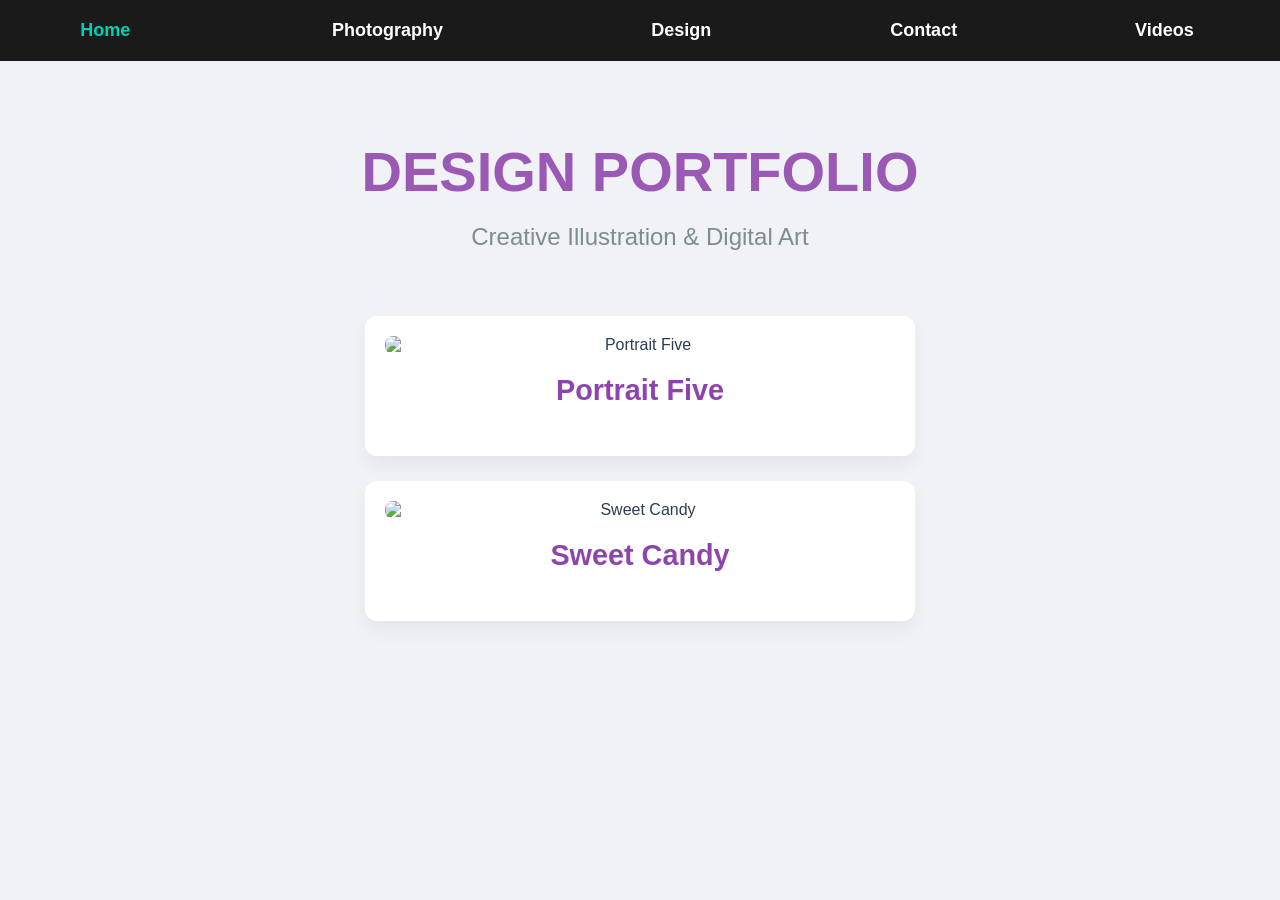
==== index.html @ 5e362c74 "Add files via upload" ====
<!DOCTYPE html>
<html lang="en">
<head>
    <link rel="stylesheet" href="style.css">
    <title>Design Portfolio</title>
</head>
<body>
    <table class="menu-table">
        <tr>
            <td><a href="index.html" style="color: #00d1b2;">Home</a></td>
            <td><a href="photo.html">Photography</a></td>
            <td><a href="design.html">Design</a></td>
            <td><a href="contact.html">Contact</a></td>
            <td><a href="video.html">Videos</a></td>
        </tr>
    </table>

    <div class="container">
        <h1 style="color: #9b59b6; font-size: 3.5rem; text-transform: uppercase;">Design Portfolio</h1>
        <h2 style="margin-bottom: 40px;">Creative Illustration & Digital Art</h2>

        <table class="content-table" style="width: 50%;">
            <tr>
                <td>
                    <img src="portrait_5.png" alt="Portrait Five">
                    <h3 style="color: #8e44ad; font-size: 1.8rem; margin-top: 20px;">Portrait Five</h3>
                </td>
            </tr>
            <tr>
                <td>
                    <img src="sweet_candy_photo.png" alt="Sweet Candy">
                    <h3 style="color: #8e44ad; font-size: 1.8rem; margin-top: 20px;">Sweet Candy</h3>
                </td>
            </tr>
        </table>
    </div>
</body>
</html>
---- style.css ----
/* General Design */
body {
    font-family: 'Helvetica Neue', Arial, sans-serif;
    margin: 0;
    background-color: #f0f2f5;
    color: #2c3e50;
    overflow-x: hidden;
}

/* 1. FIXED ANIMATION: Removed the 30px drop and shortened duration */
@keyframes fadeInQuick {
    from { 
        opacity: 0; 
        transform: translateY(10px); /* Reduced distance for a snappier feel */
    }
    to { 
        opacity: 1; 
        transform: translateY(0); 
    }
}

.container {
    /* Changed from 0.8s to 0.4s for a more "instant" experience */
    animation: fadeInQuick 0.4s ease-out; 
    padding: 40px;
    text-align: center;
}

/* Menu Table Styling */
.menu-table {
    width: 100%;
    background-color: #1a1a1a;
    border-collapse: collapse;
}

.menu-table td {
    padding: 20px;
    text-align: center;
}

.menu-table a {
    color: #ffffff;
    text-decoration: none;
    font-weight: bold;
    font-size: 18px;
    transition: color 0.2s ease-out; /* Specific transition is faster */
}

.menu-table a:hover {
    color: #00d1b2;
}

/* Content Table Styling */
.content-table {
    width: 80%;
    margin: 20px auto;
    border-collapse: separate;
    border-spacing: 25px;
}

.content-table td {
    background: #fff;
    padding: 20px;
    border-radius: 12px;
    box-shadow: 0 10px 20px rgba(0,0,0,0.05);
    /* 2. FIXED HOVER: Shortened time and forced center origin */
    transition: transform 0.2s ease-out; 
    transform-origin: center center;
}

.content-table td:hover {
    transform: scale(1.03);
}

img, video {
    width: 100%;
    border-radius: 8px;
    display: block; /* Removes bottom whitespace gap */
}

/* Typography */
h1 { font-size: 3.5rem; color: #34495e; margin-bottom: 10px; }
h2 { font-size: 1.5rem; color: #7f8c8d; font-weight: 300; }
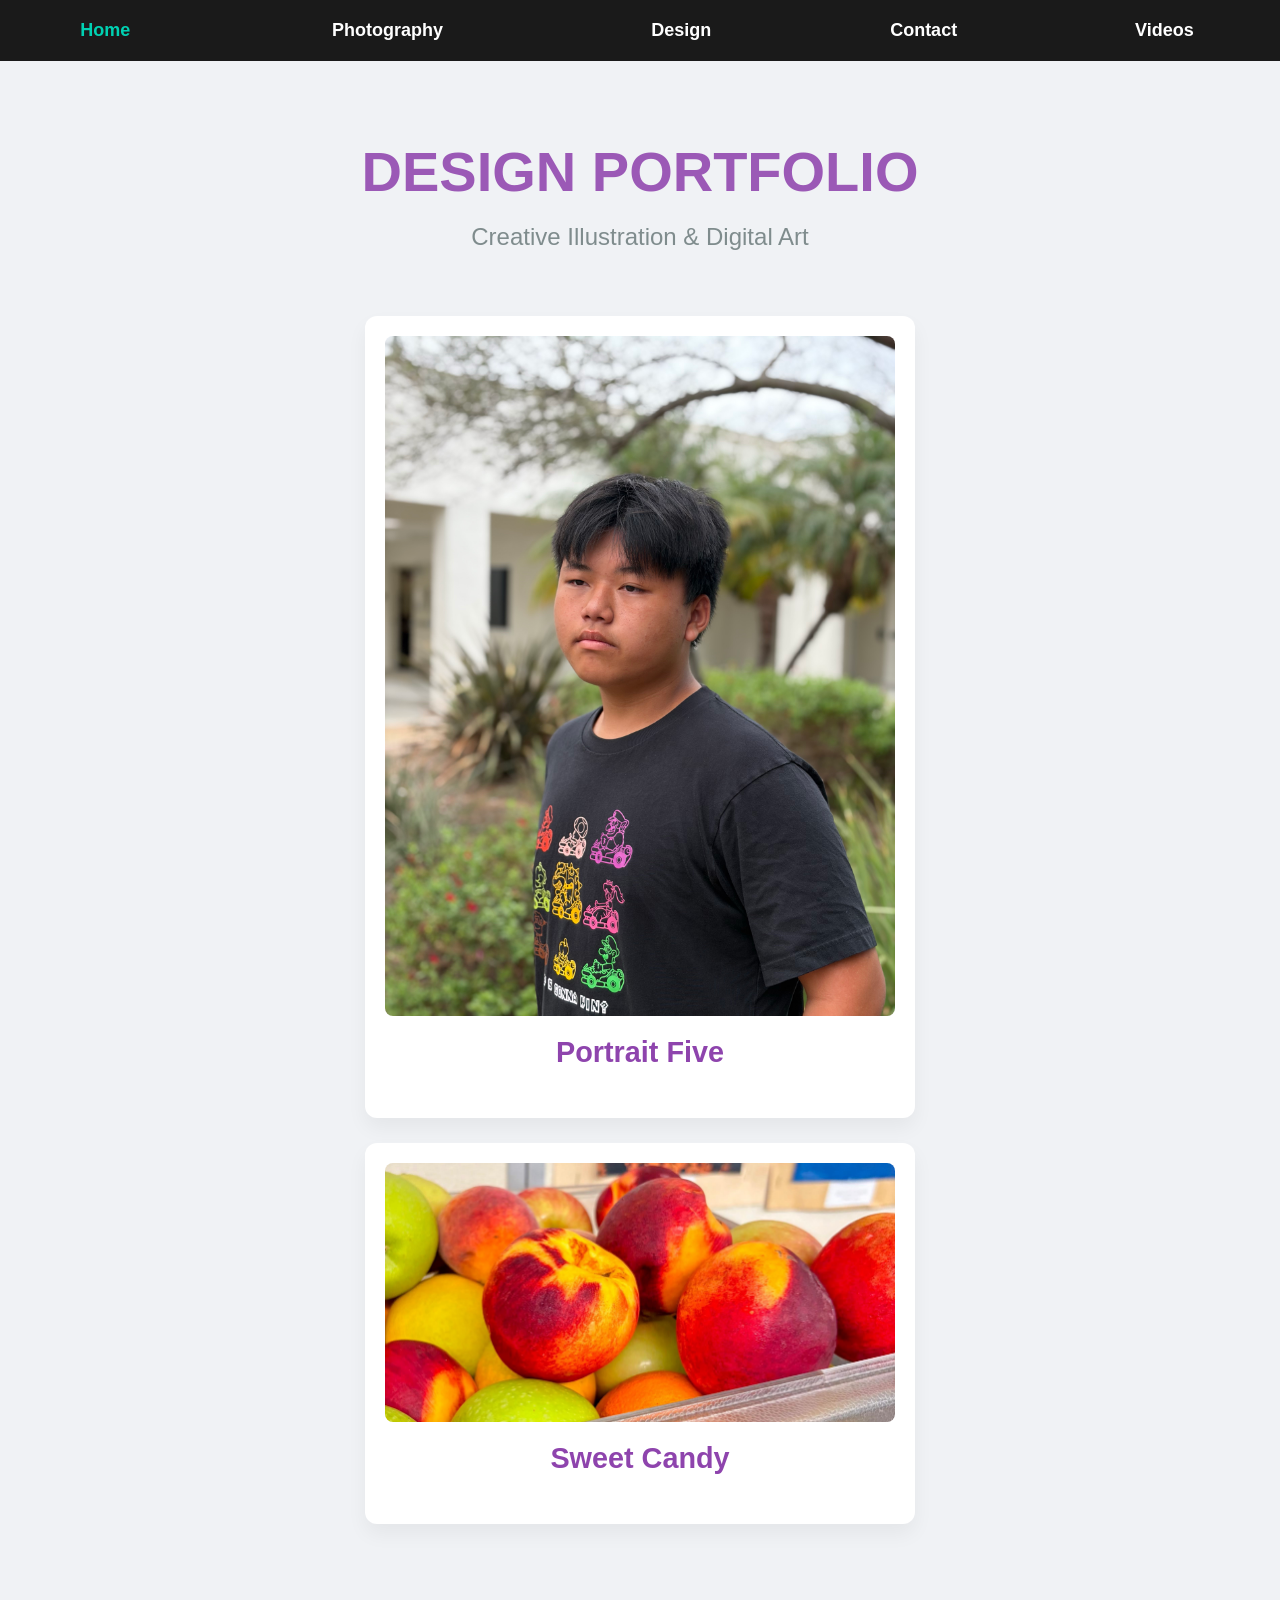
==== commit 368916fc: "Update index.html" ====
--- a/index.html
+++ b/index.html
@@ -22,17 +22,17 @@
         <table class="content-table" style="width: 50%;">
             <tr>
                 <td>
-                    <img src="portrait_5.png" alt="Portrait Five">
+                    <img src="portrait_5.jpeg" alt="Portrait Five">
                     <h3 style="color: #8e44ad; font-size: 1.8rem; margin-top: 20px;">Portrait Five</h3>
                 </td>
             </tr>
             <tr>
                 <td>
-                    <img src="sweet_candy_photo.png" alt="Sweet Candy">
+                    <img src="sweet_candy_photo.jpeg" alt="Sweet Candy">
                     <h3 style="color: #8e44ad; font-size: 1.8rem; margin-top: 20px;">Sweet Candy</h3>
                 </td>
             </tr>
         </table>
     </div>
 </body>
-</html>+</html>
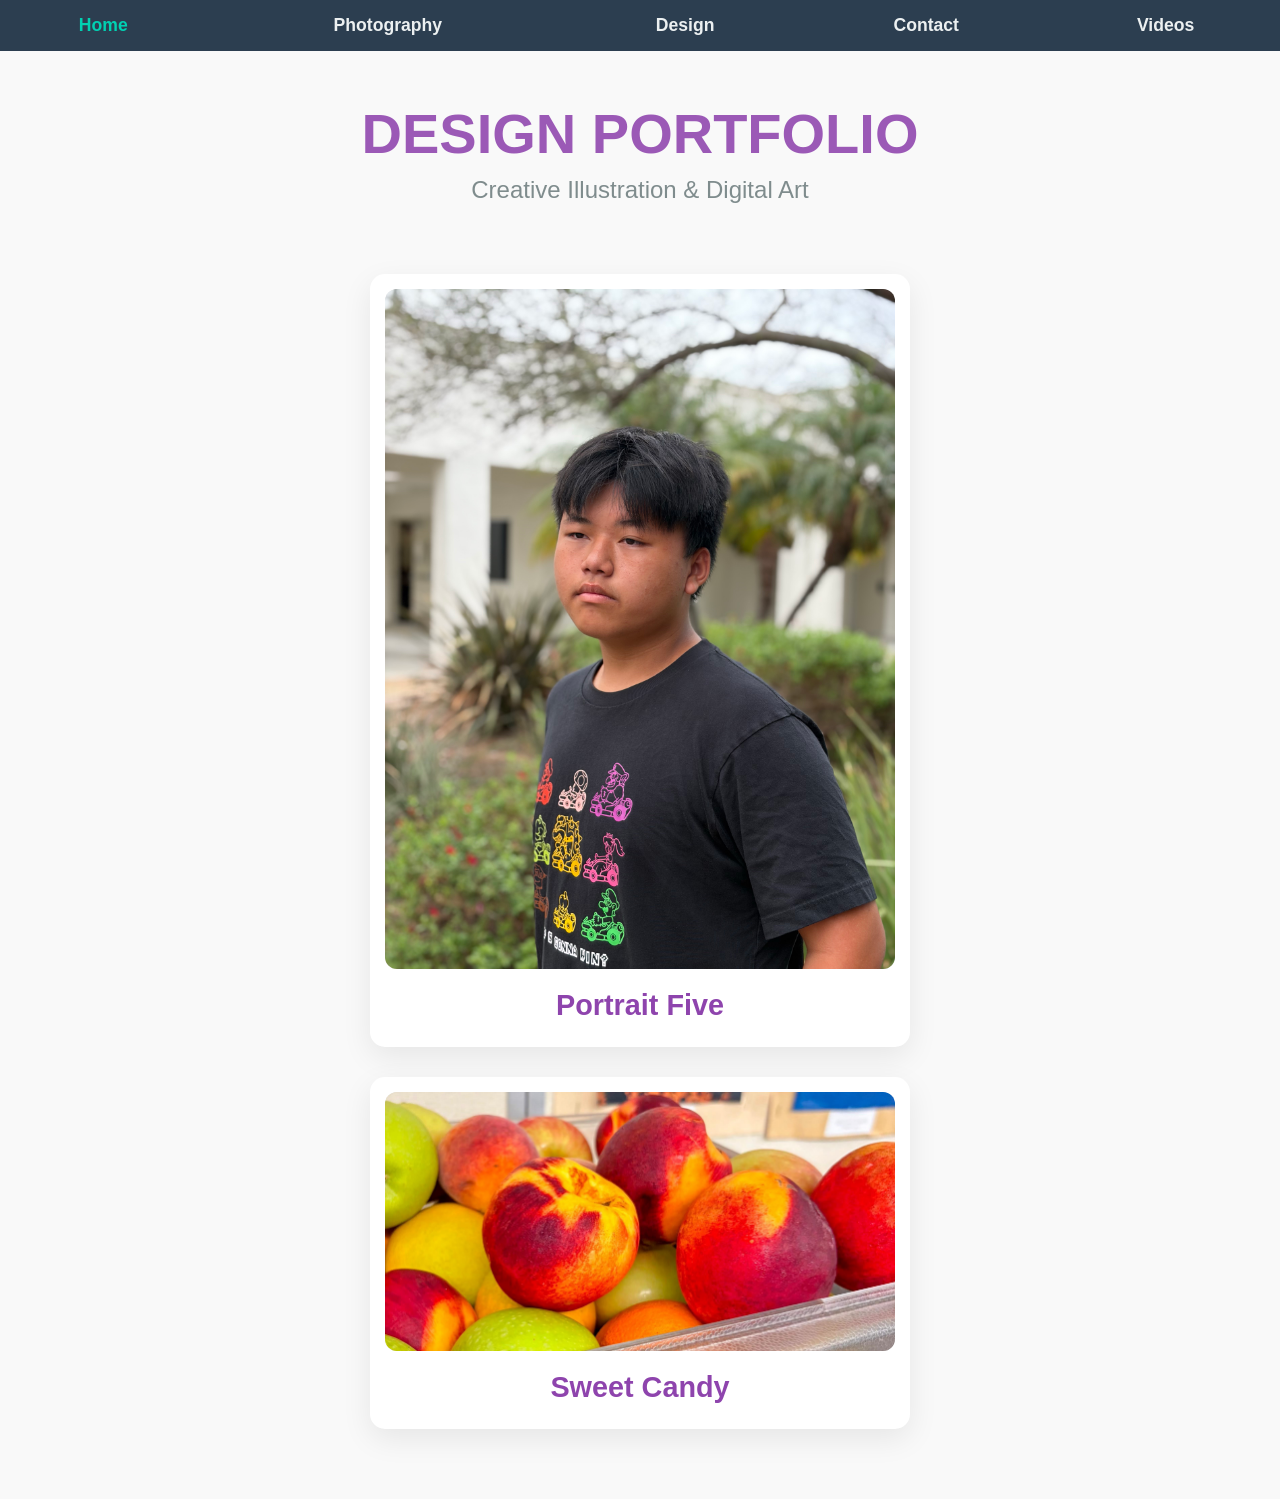
==== commit 6f193886: "Update index.html" ====
--- a/index.html
+++ b/index.html
@@ -3,6 +3,9 @@
 <head>
     <link rel="stylesheet" href="style.css">
     <title>Design Portfolio</title>
+    <link rel="preload" as="image" href="portrait_5.jpeg">
+    <link rel="prefetch" href="portrait_1.jpeg">
+    <link rel="prefetch" href="rising_star_design.jpeg">
 </head>
 <body>
     <table class="menu-table">
@@ -22,13 +25,17 @@
         <table class="content-table" style="width: 50%;">
             <tr>
                 <td>
-                    <img src="portrait_5.jpeg" alt="Portrait Five">
+                    <div class="img-wrapper">
+                        <img src="portrait_5.jpeg" alt="Portrait Five" fetchpriority="high">
+                    </div>
                     <h3 style="color: #8e44ad; font-size: 1.8rem; margin-top: 20px;">Portrait Five</h3>
                 </td>
             </tr>
             <tr>
                 <td>
-                    <img src="sweet_candy_photo.jpeg" alt="Sweet Candy">
+                    <div class="img-wrapper">
+                        <img src="sweet_candy_photo.jpeg" alt="Sweet Candy" loading="lazy">
+                    </div>
                     <h3 style="color: #8e44ad; font-size: 1.8rem; margin-top: 20px;">Sweet Candy</h3>
                 </td>
             </tr>
--- a/style.css
+++ b/style.css
@@ -1,83 +1,98 @@
-/* General Design */
+/* General Layout Settings */
 body {
-    font-family: 'Helvetica Neue', Arial, sans-serif;
     margin: 0;
-    background-color: #f0f2f5;
-    color: #2c3e50;
-    overflow-x: hidden;
-}
-
-/* 1. FIXED ANIMATION: Removed the 30px drop and shortened duration */
-@keyframes fadeInQuick {
-    from { 
-        opacity: 0; 
-        transform: translateY(10px); /* Reduced distance for a snappier feel */
-    }
-    to { 
-        opacity: 1; 
-        transform: translateY(0); 
-    }
+    padding: 0;
+    font-family: 'Segoe UI', Tahoma, Geneva, Verdana, sans-serif;
+    background-color: #f9f9f9;
 }
 
 .container {
-    /* Changed from 0.8s to 0.4s for a more "instant" experience */
-    animation: fadeInQuick 0.4s ease-out; 
-    padding: 40px;
+    max-width: 1200px;
+    margin: 0 auto;
+    padding: 40px 20px;
     text-align: center;
 }
 
 /* Menu Table Styling */
 .menu-table {
     width: 100%;
-    background-color: #1a1a1a;
+    background-color: #2c3e50;
+    padding: 10px 0;
     border-collapse: collapse;
 }
 
 .menu-table td {
-    padding: 20px;
     text-align: center;
+    padding: 15px;
 }
 
 .menu-table a {
-    color: #ffffff;
     text-decoration: none;
+    color: #ecf0f1;
     font-weight: bold;
-    font-size: 18px;
-    transition: color 0.2s ease-out; /* Specific transition is faster */
+    font-size: 1.1rem;
+    transition: color 0.3s ease;
 }
 
 .menu-table a:hover {
     color: #00d1b2;
 }
 
+/* Skeleton Loading Animation */
+@keyframes skeleton-loading {
+    0% { background-color: #e2e2e2; }
+    100% { background-color: #f5f5f5; }
+}
+
+/* Image Wrapper for Skeleton Effect */
+.img-wrapper {
+    position: relative;
+    width: 100%;
+    background-color: #e2e2e2;
+    animation: skeleton-loading 1.5s linear infinite alternate;
+    border-radius: 12px;
+    overflow: hidden;
+    /* Maintain aspect ratio to prevent layout shift */
+    display: block;
+    line-height: 0; 
+}
+
+/* Responsive Images with Fade-In */
+img {
+    width: 100%;
+    height: auto;
+    display: block;
+    border-radius: 8px;
+    transition: transform 0.3s ease, opacity 0.6s ease-in-out;
+}
+
 /* Content Table Styling */
 .content-table {
     width: 80%;
-    margin: 20px auto;
-    border-collapse: separate;
-    border-spacing: 25px;
+    margin: 0 auto;
+    border-spacing: 30px;
+    table-layout: fixed;
 }
 
 .content-table td {
-    background: #fff;
-    padding: 20px;
-    border-radius: 12px;
-    box-shadow: 0 10px 20px rgba(0,0,0,0.05);
-    /* 2. FIXED HOVER: Shortened time and forced center origin */
-    transition: transform 0.2s ease-out; 
-    transform-origin: center center;
+    background: white;
+    padding: 15px;
+    border-radius: 15px;
+    box-shadow: 0 10px 30px rgba(0,0,0,0.08);
+    transition: transform 0.3s ease;
+    vertical-align: top;
 }
 
 .content-table td:hover {
-    transform: scale(1.03);
-}
-
-img, video {
-    width: 100%;
-    border-radius: 8px;
-    display: block; /* Removes bottom whitespace gap */
+    transform: translateY(-10px);
 }
 
 /* Typography */
-h1 { font-size: 3.5rem; color: #34495e; margin-bottom: 10px; }
-h2 { font-size: 1.5rem; color: #7f8c8d; font-weight: 300; }
+h1, h2, h3 {
+    margin: 10px 0;
+}
+
+h2 {
+    color: #7f8c8d;
+    font-weight: 300;
+}
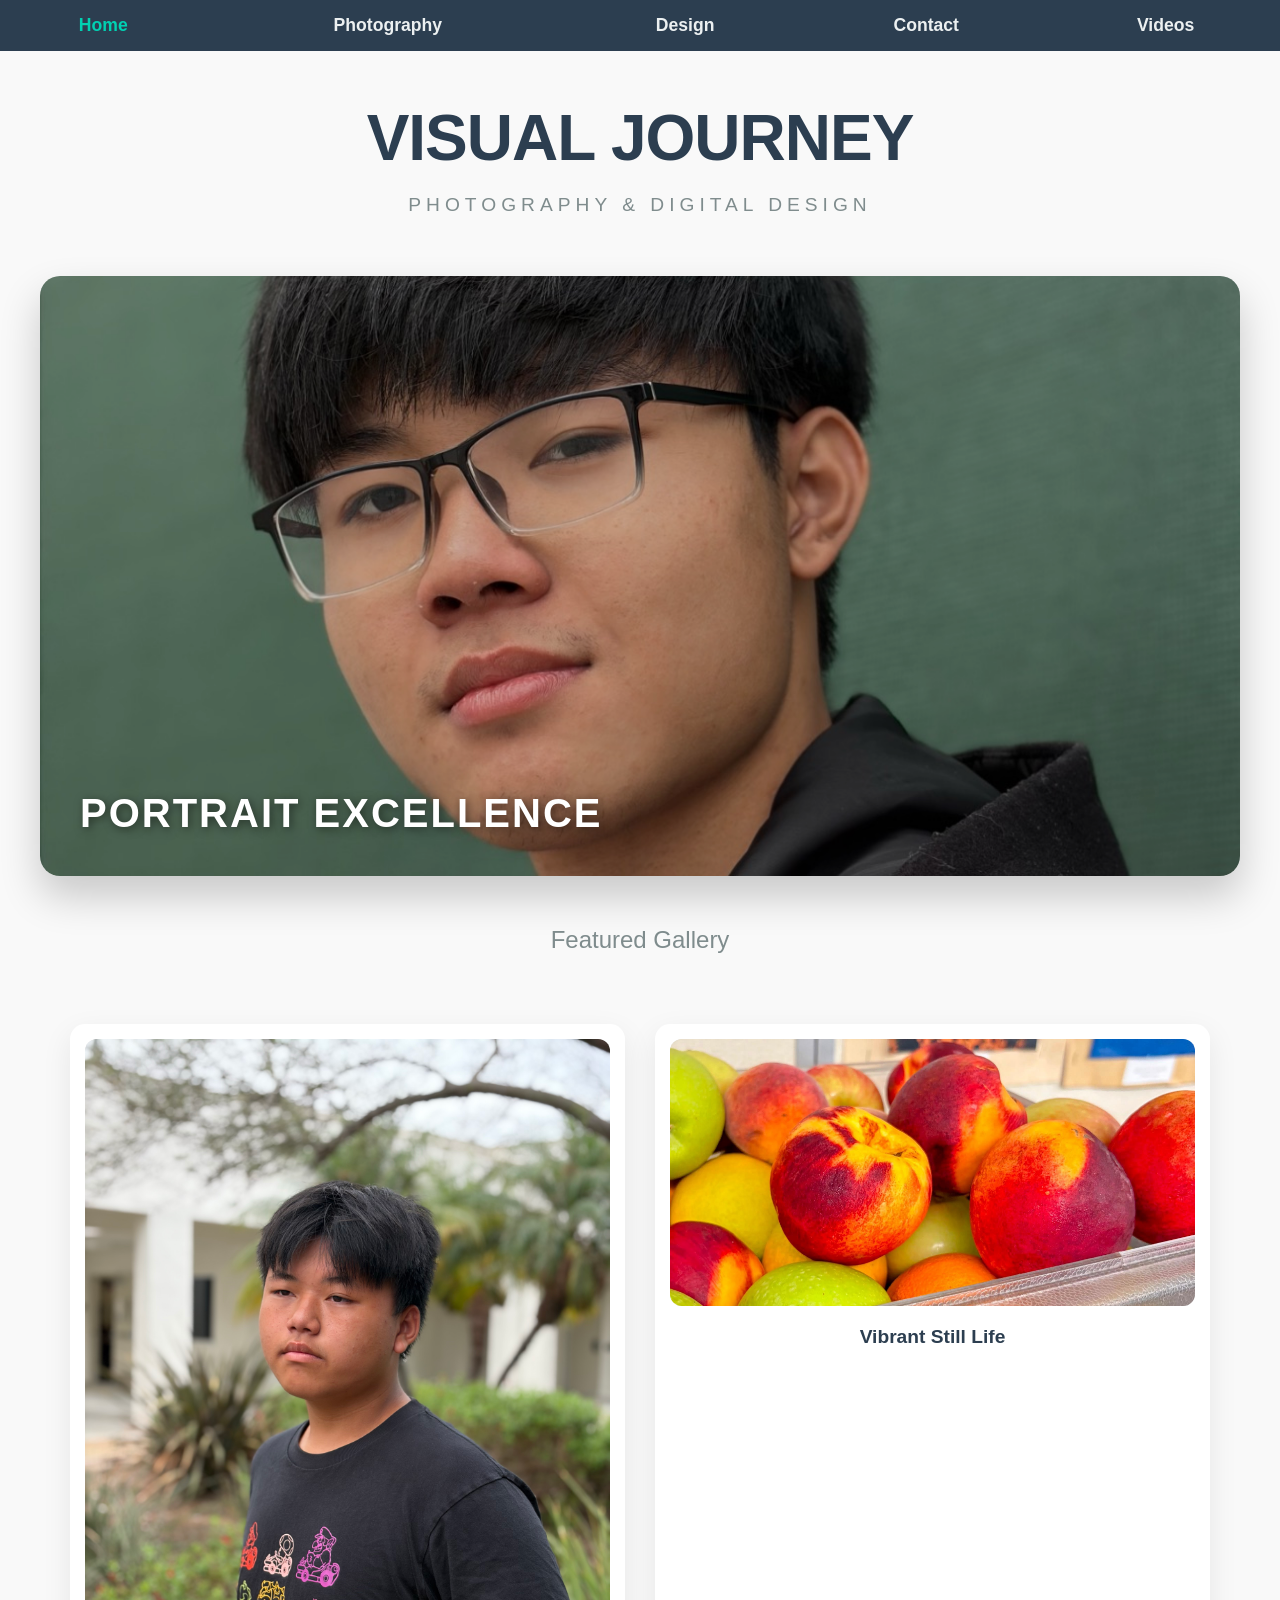
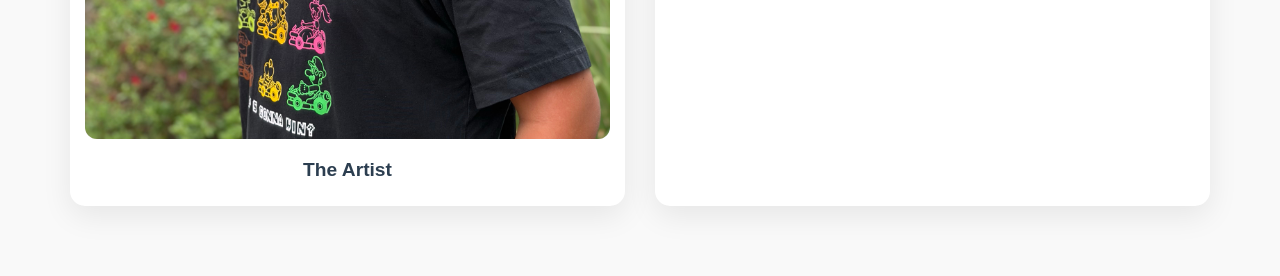
==== commit 99d80423: "Update index.html" ====
--- a/index.html
+++ b/index.html
@@ -1,11 +1,76 @@
 <!DOCTYPE html>
 <html lang="en">
 <head>
+    <meta charset="UTF-8">
+    <meta name="viewport" content="width=device-width, initial-scale=1.0">
     <link rel="stylesheet" href="style.css">
-    <title>Design Portfolio</title>
-    <link rel="preload" as="image" href="portrait_5.jpeg">
-    <link rel="prefetch" href="portrait_1.jpeg">
-    <link rel="prefetch" href="rising_star_design.jpeg">
+    <title>Creative Portfolio | Home</title>
+    <link rel="preload" as="image" href="portrait_6.jpeg">
+    <style>
+        /* Fancy Slideshow Styles */
+        .hero-slideshow {
+            position: relative;
+            width: 100%;
+            height: 600px;
+            overflow: hidden;
+            border-radius: 20px;
+            box-shadow: 0 20px 40px rgba(0,0,0,0.2);
+            margin-bottom: 50px;
+        }
+
+        .slide-container {
+            display: flex;
+            width: 300%;
+            height: 100%;
+            animation: slide-animation 15s infinite;
+        }
+
+        .slide {
+            width: 100%;
+            height: 100%;
+            position: relative;
+        }
+
+        .slide img {
+            width: 100%;
+            height: 100%;
+            object-fit: cover;
+            filter: brightness(0.8);
+        }
+
+        .slide-caption {
+            position: absolute;
+            bottom: 40px;
+            left: 40px;
+            color: white;
+            text-align: left;
+            text-shadow: 2px 2px 10px rgba(0,0,0,0.5);
+        }
+
+        .slide-caption h3 {
+            font-size: 2.5rem;
+            margin: 0;
+            text-transform: uppercase;
+            letter-spacing: 2px;
+        }
+
+        @keyframes slide-animation {
+            0% { transform: translateX(0); }
+            30% { transform: translateX(0); }
+            33% { transform: translateX(-33.33%); }
+            63% { transform: translateX(-33.33%); }
+            66% { transform: translateX(-66.66%); }
+            96% { transform: translateX(-66.66%); }
+            100% { transform: translateX(0); }
+        }
+
+        /* Skeleton Background for the hero area */
+        .hero-slideshow {
+            background: linear-gradient(90deg, #f0f0f0 25%, #e0e0e0 50%, #f0f0f0 75%);
+            background-size: 200% 100%;
+            animation: skeleton-loading 1.5s infinite;
+        }
+    </style>
 </head>
 <body>
     <table class="menu-table">
@@ -19,24 +84,49 @@
     </table>
 
     <div class="container">
-        <h1 style="color: #9b59b6; font-size: 3.5rem; text-transform: uppercase;">Design Portfolio</h1>
-        <h2 style="margin-bottom: 40px;">Creative Illustration & Digital Art</h2>
+        <header style="margin-bottom: 60px;">
+            <h1 style="color: #2c3e50; font-size: 4rem; letter-spacing: -1px; margin-bottom: 0;">VISUAL JOURNEY</h1>
+            <p style="color: #7f8c8d; font-size: 1.2rem; text-transform: uppercase; letter-spacing: 5px;">Photography & Digital Design</p>
+        </header>
 
-        <table class="content-table" style="width: 50%;">
+        <div class="hero-slideshow">
+            <div class="slide-container">
+                <div class="slide">
+                    <img src="portrait_6.jpeg" alt="Featured Portrait" fetchpriority="high">
+                    <div class="slide-caption">
+                        <h3>Portrait Excellence</h3>
+                    </div>
+                </div>
+                <div class="slide">
+                    <img src="portrait_duo_action_1.jpeg" alt="Action Photography">
+                    <div class="slide-caption">
+                        <h3>Dynamic Moments</h3>
+                    </div>
+                </div>
+                <div class="slide">
+                    <img src="rising_star_design.jpeg" alt="Graphic Design">
+                    <div class="slide-caption">
+                        <h3>Digital Creativity</h3>
+                    </div>
+                </div>
+            </div>
+        </div>
+
+        <h2 style="margin-bottom: 40px; font-weight: 300;">Featured Gallery</h2>
+
+        <table class="content-table" style="width: 100%;">
             <tr>
                 <td>
                     <div class="img-wrapper">
-                        <img src="portrait_5.jpeg" alt="Portrait Five" fetchpriority="high">
+                        <img src="portrait_5.jpeg" alt="Portrait Five" loading="lazy">
                     </div>
-                    <h3 style="color: #8e44ad; font-size: 1.8rem; margin-top: 20px;">Portrait Five</h3>
+                    <h3 style="color: #2c3e50; font-size: 1.2rem; margin-top: 20px;">The Artist</h3>
                 </td>
-            </tr>
-            <tr>
                 <td>
                     <div class="img-wrapper">
                         <img src="sweet_candy_photo.jpeg" alt="Sweet Candy" loading="lazy">
                     </div>
-                    <h3 style="color: #8e44ad; font-size: 1.8rem; margin-top: 20px;">Sweet Candy</h3>
+                    <h3 style="color: #2c3e50; font-size: 1.2rem; margin-top: 20px;">Vibrant Still Life</h3>
                 </td>
             </tr>
         </table>
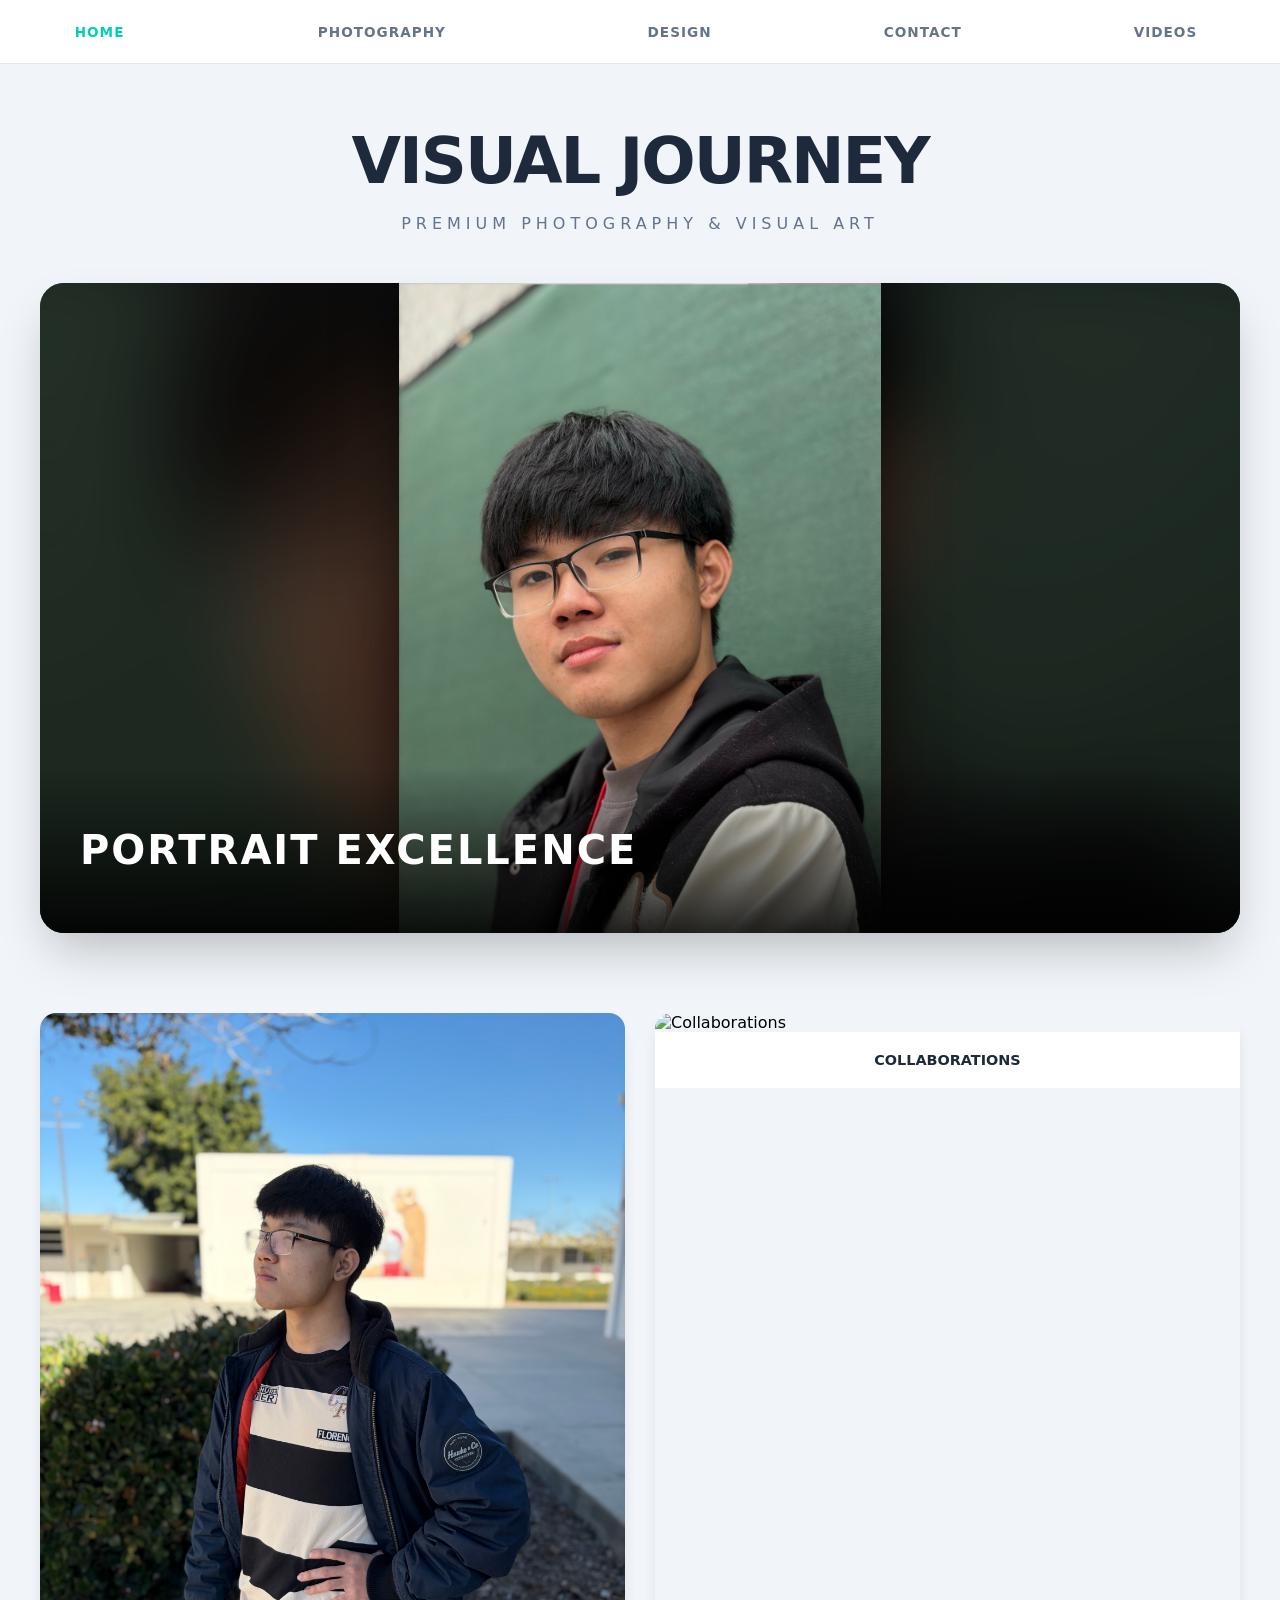
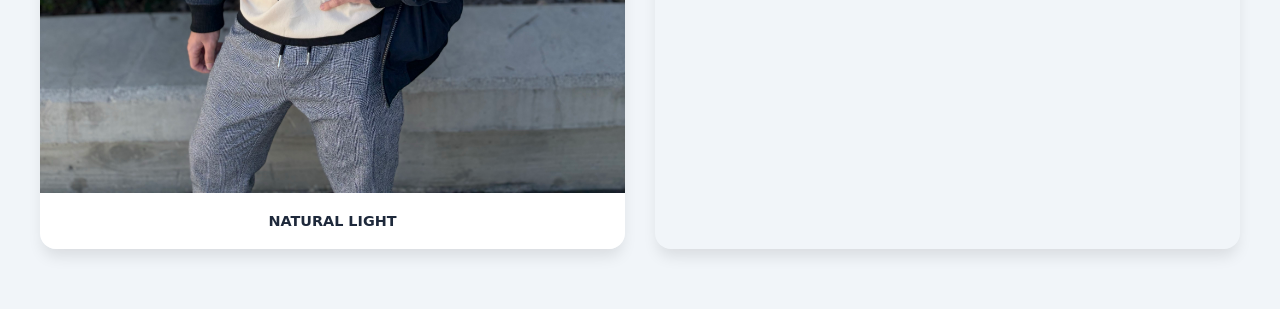
==== commit 5960e68e: "Update index.html" ====
--- a/index.html
+++ b/index.html
@@ -3,133 +3,234 @@
 <head>
     <meta charset="UTF-8">
     <meta name="viewport" content="width=device-width, initial-scale=1.0">
-    <link rel="stylesheet" href="style.css">
-    <title>Creative Portfolio | Home</title>
-    <link rel="preload" as="image" href="portrait_6.jpeg">
+    <title>Visual Journey | Advanced Portfolio</title>
     <style>
-        /* Fancy Slideshow Styles */
+        :root {
+            --accent: #00d1b2;
+            --bg-dark: #0f172a;
+            --text-light: #f8fafc;
+        }
+
+        body {
+            background-color: #f1f5f9; /* Light background for the page */
+            font-family: 'Inter', system-ui, -apple-system, sans-serif;
+            margin: 0;
+            padding: 0;
+        }
+
+        /* Navigation */
+        .menu-table {
+            width: 100%;
+            background: white;
+            border-bottom: 1px solid #e2e8f0;
+            position: sticky;
+            top: 0;
+            z-index: 1000;
+        }
+
+        .menu-table td {
+            padding: 20px;
+            text-align: center;
+        }
+
+        .menu-table a {
+            text-decoration: none;
+            color: #64748b;
+            font-weight: 600;
+            text-transform: uppercase;
+            letter-spacing: 1px;
+            font-size: 0.85rem;
+            transition: color 0.3s;
+        }
+
+        .menu-table a:hover { color: var(--accent); }
+
+        .container {
+            max-width: 1200px;
+            margin: 60px auto;
+            padding: 0 20px;
+        }
+
+        header {
+            text-align: center;
+            margin-bottom: 50px;
+        }
+
+        header h1 {
+            font-size: 4rem;
+            margin: 0;
+            color: #1e293b;
+            letter-spacing: -2px;
+            font-weight: 900;
+        }
+
+        /* Advanced Slideshow with Background Blur */
         .hero-slideshow {
             position: relative;
             width: 100%;
-            height: 600px;
+            height: 650px; /* Taller for more impact */
             overflow: hidden;
-            border-radius: 20px;
-            box-shadow: 0 20px 40px rgba(0,0,0,0.2);
-            margin-bottom: 50px;
+            border-radius: 24px;
+            box-shadow: 0 25px 50px -12px rgba(0,0,0,0.25);
+            background: #000;
         }
 
         .slide-container {
             display: flex;
             width: 300%;
             height: 100%;
-            animation: slide-animation 15s infinite;
+            animation: slide-cycle 18s infinite cubic-bezier(0.85, 0, 0.15, 1);
         }
 
         .slide {
             width: 100%;
             height: 100%;
             position: relative;
-        }
-
-        .slide img {
-            width: 100%;
-            height: 100%;
+            display: flex;
+            justify-content: center;
+            align-items: center;
+            overflow: hidden;
+        }
+
+        /* The Blurred Backdrop */
+        .blur-backdrop {
+            position: absolute;
+            top: -10%;
+            left: -10%;
+            width: 120%;
+            height: 120%;
             object-fit: cover;
-            filter: brightness(0.8);
+            filter: blur(50px) brightness(0.4) saturate(1.2);
+            z-index: 1;
+            opacity: 0.8;
+        }
+
+        /* The Main Sharp Image */
+        .main-img {
+            position: relative;
+            z-index: 2;
+            max-width: 100%;
+            max-height: 100%;
+            object-fit: contain; /* Keeps original proportions */
+            filter: drop-shadow(0 10px 30px rgba(0,0,0,0.6));
         }
 
         .slide-caption {
             position: absolute;
-            bottom: 40px;
-            left: 40px;
+            bottom: 0;
+            left: 0;
+            width: 100%;
+            padding: 60px 40px;
+            background: linear-gradient(transparent, rgba(0,0,0,0.85));
             color: white;
-            text-align: left;
-            text-shadow: 2px 2px 10px rgba(0,0,0,0.5);
+            z-index: 10;
         }
 
         .slide-caption h3 {
             font-size: 2.5rem;
             margin: 0;
+            letter-spacing: 2px;
             text-transform: uppercase;
-            letter-spacing: 2px;
-        }
-
-        @keyframes slide-animation {
-            0% { transform: translateX(0); }
-            30% { transform: translateX(0); }
-            33% { transform: translateX(-33.33%); }
-            63% { transform: translateX(-33.33%); }
-            66% { transform: translateX(-66.66%); }
-            96% { transform: translateX(-66.66%); }
+        }
+
+        @keyframes slide-cycle {
+            0%, 28% { transform: translateX(0); }
+            33%, 61% { transform: translateX(-33.333%); }
+            66%, 94% { transform: translateX(-66.666%); }
             100% { transform: translateX(0); }
         }
 
-        /* Skeleton Background for the hero area */
-        .hero-slideshow {
-            background: linear-gradient(90deg, #f0f0f0 25%, #e0e0e0 50%, #f0f0f0 75%);
-            background-size: 200% 100%;
-            animation: skeleton-loading 1.5s infinite;
+        /* Gallery Grid */
+        .bento-gallery {
+            display: grid;
+            grid-template-columns: 1fr 1fr;
+            gap: 30px;
+            margin-top: 80px;
+        }
+
+        .gallery-item {
+            border-radius: 16px;
+            overflow: hidden;
+            box-shadow: 0 10px 15px -3px rgba(0,0,0,0.1);
+            transition: transform 0.4s ease;
+        }
+
+        .gallery-item:hover { transform: translateY(-10px); }
+
+        .gallery-item img {
+            width: 100%;
+            height: auto;
+            display: block;
+        }
+
+        .gallery-label {
+            padding: 20px;
+            background: white;
+            text-align: center;
+            font-weight: 700;
+            color: #1e293b;
+            text-transform: uppercase;
+            font-size: 0.9rem;
         }
     </style>
 </head>
 <body>
-    <table class="menu-table">
-        <tr>
-            <td><a href="index.html" style="color: #00d1b2;">Home</a></td>
-            <td><a href="photo.html">Photography</a></td>
-            <td><a href="design.html">Design</a></td>
-            <td><a href="contact.html">Contact</a></td>
-            <td><a href="video.html">Videos</a></td>
-        </tr>
-    </table>
-
-    <div class="container">
-        <header style="margin-bottom: 60px;">
-            <h1 style="color: #2c3e50; font-size: 4rem; letter-spacing: -1px; margin-bottom: 0;">VISUAL JOURNEY</h1>
-            <p style="color: #7f8c8d; font-size: 1.2rem; text-transform: uppercase; letter-spacing: 5px;">Photography & Digital Design</p>
-        </header>
-
-        <div class="hero-slideshow">
-            <div class="slide-container">
-                <div class="slide">
-                    <img src="portrait_6.jpeg" alt="Featured Portrait" fetchpriority="high">
-                    <div class="slide-caption">
-                        <h3>Portrait Excellence</h3>
-                    </div>
+
+<table class="menu-table">
+    <tr>
+        <td><a href="index.html" style="color: var(--accent);">Home</a></td>
+        <td><a href="photo.html">Photography</a></td>
+        <td><a href="design.html">Design</a></td>
+        <td><a href="contact.html">Contact</a></td>
+        <td><a href="video.html">Videos</a></td>
+    </tr>
+</table>
+
+<div class="container">
+    <header>
+        <h1>VISUAL JOURNEY</h1>
+        <p style="color: #64748b; letter-spacing: 5px; font-weight: 500;">PREMIUM PHOTOGRAPHY & VISUAL ART</p>
+    </header>
+
+    <div class="hero-slideshow">
+        <div class="slide-container">
+            <div class="slide">
+                <img src="portrait_6.jpeg" class="blur-backdrop" alt="">
+                <img src="portrait_6.jpeg" class="main-img" alt="Portrait Excellence">
+                <div class="slide-caption">
+                    <h3>Portrait Excellence</h3>
                 </div>
-                <div class="slide">
-                    <img src="portrait_duo_action_1.jpeg" alt="Action Photography">
-                    <div class="slide-caption">
-                        <h3>Dynamic Moments</h3>
-                    </div>
+            </div>
+            
+            <div class="slide">
+                <img src="portrait_duo_action_1.jpeg" class="blur-backdrop" alt="">
+                <img src="portrait_duo_action_1.jpeg" class="main-img" alt="Dynamic Moments">
+                <div class="slide-caption">
+                    <h3>Dynamic Moments</h3>
                 </div>
-                <div class="slide">
-                    <img src="rising_star_design.jpeg" alt="Graphic Design">
-                    <div class="slide-caption">
-                        <h3>Digital Creativity</h3>
-                    </div>
+            </div>
+            
+            <div class="slide">
+                <img src="floodlight_landscape_photo.jpeg" class="blur-backdrop" alt="">
+                <img src="floodlight_landscape_photo.jpeg" class="main-img" alt="Urban Perspectives">
+                <div class="slide-caption">
+                    <h3>Urban Perspectives</h3>
                 </div>
             </div>
         </div>
-
-        <h2 style="margin-bottom: 40px; font-weight: 300;">Featured Gallery</h2>
-
-        <table class="content-table" style="width: 100%;">
-            <tr>
-                <td>
-                    <div class="img-wrapper">
-                        <img src="portrait_5.jpeg" alt="Portrait Five" loading="lazy">
-                    </div>
-                    <h3 style="color: #2c3e50; font-size: 1.2rem; margin-top: 20px;">The Artist</h3>
-                </td>
-                <td>
-                    <div class="img-wrapper">
-                        <img src="sweet_candy_photo.jpeg" alt="Sweet Candy" loading="lazy">
-                    </div>
-                    <h3 style="color: #2c3e50; font-size: 1.2rem; margin-top: 20px;">Vibrant Still Life</h3>
-                </td>
-            </tr>
-        </table>
     </div>
+
+    <div class="bento-gallery">
+        <div class="gallery-item">
+            <img src="portrait_2.jpeg" alt="Natural Light">
+            <div class="gallery-label">Natural Light</div>
+        </div>
+        <div class="gallery-item">
+            <img src="portrait_duo_1.jpeg" alt="Collaborations">
+            <div class="gallery-label">Collaborations</div>
+        </div>
+    </div>
+</div>
+
 </body>
 </html>
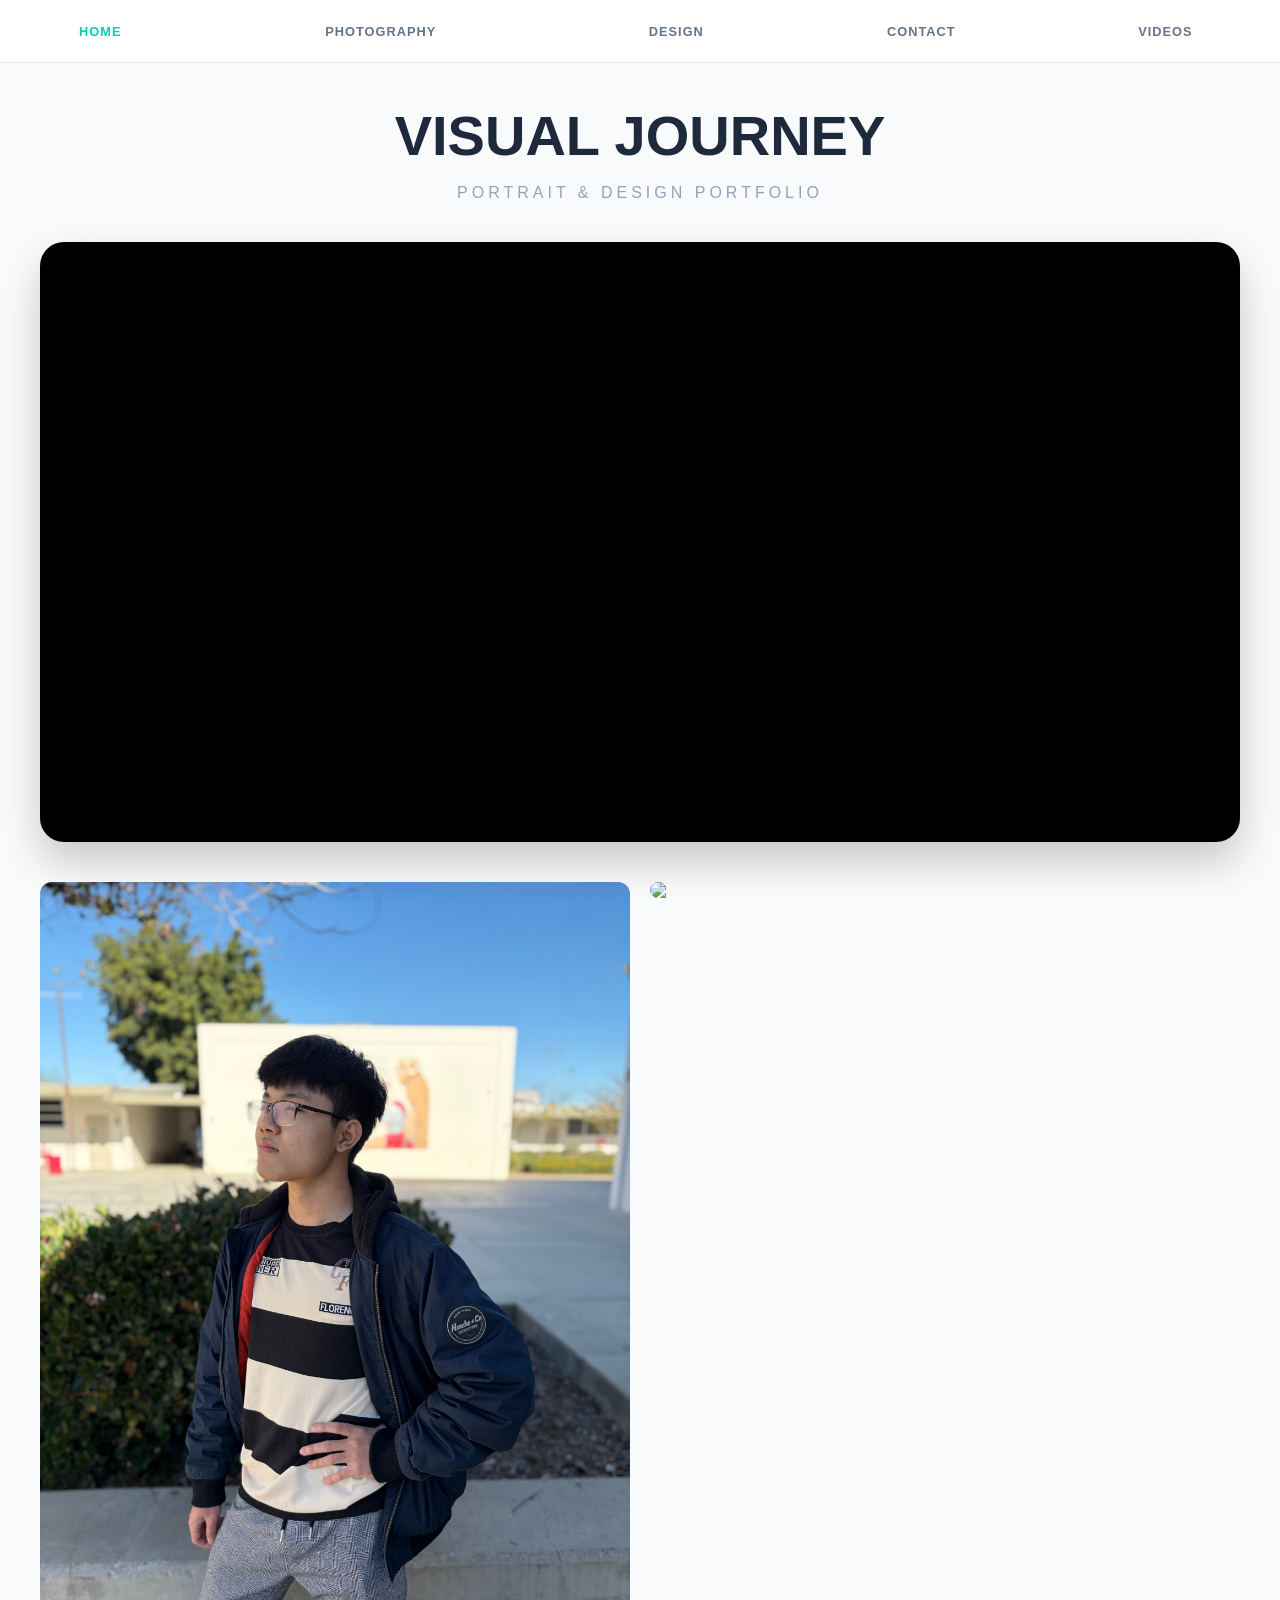
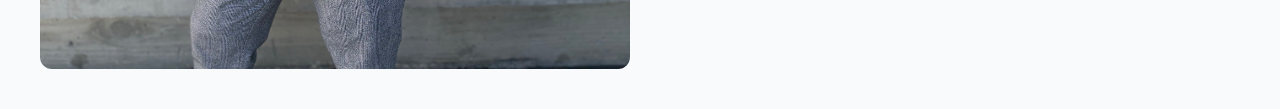
==== commit ae0a6274: "Update index.html" ====
--- a/index.html
+++ b/index.html
@@ -3,22 +3,21 @@
 <head>
     <meta charset="UTF-8">
     <meta name="viewport" content="width=device-width, initial-scale=1.0">
-    <title>Visual Journey | Advanced Portfolio</title>
+    <title>Visual Journey | Fluid Portfolio</title>
     <style>
         :root {
             --accent: #00d1b2;
-            --bg-dark: #0f172a;
-            --text-light: #f8fafc;
+            --bg-page: #f8fafc;
         }
 
         body {
-            background-color: #f1f5f9; /* Light background for the page */
-            font-family: 'Inter', system-ui, -apple-system, sans-serif;
+            background-color: var(--bg-page);
+            font-family: 'Inter', sans-serif;
             margin: 0;
-            padding: 0;
+            overflow-x: hidden;
         }
 
-        /* Navigation */
+        /* Fixed Navigation */
         .menu-table {
             width: 100%;
             background: white;
@@ -28,10 +27,7 @@
             z-index: 1000;
         }
 
-        .menu-table td {
-            padding: 20px;
-            text-align: center;
-        }
+        .menu-table td { padding: 20px; text-align: center; }
 
         .menu-table a {
             text-decoration: none;
@@ -39,70 +35,58 @@
             font-weight: 600;
             text-transform: uppercase;
             letter-spacing: 1px;
-            font-size: 0.85rem;
-            transition: color 0.3s;
+            font-size: 0.8rem;
         }
-
-        .menu-table a:hover { color: var(--accent); }
 
         .container {
             max-width: 1200px;
-            margin: 60px auto;
+            margin: 40px auto;
             padding: 0 20px;
         }
 
-        header {
-            text-align: center;
-            margin-bottom: 50px;
-        }
+        header { text-align: center; margin-bottom: 40px; }
+        header h1 { font-size: 3.5rem; color: #1e293b; margin: 0; font-weight: 900; }
 
-        header h1 {
-            font-size: 4rem;
-            margin: 0;
-            color: #1e293b;
-            letter-spacing: -2px;
-            font-weight: 900;
-        }
-
-        /* Advanced Slideshow with Background Blur */
+        /* NO-FLICKER STACKED SLIDESHOW */
         .hero-slideshow {
             position: relative;
             width: 100%;
-            height: 650px; /* Taller for more impact */
+            height: 600px;
+            border-radius: 24px;
             overflow: hidden;
-            border-radius: 24px;
-            box-shadow: 0 25px 50px -12px rgba(0,0,0,0.25);
             background: #000;
+            box-shadow: 0 20px 40px rgba(0,0,0,0.2);
         }
 
-        .slide-container {
-            display: flex;
-            width: 300%;
-            height: 100%;
-            animation: slide-cycle 18s infinite cubic-bezier(0.85, 0, 0.15, 1);
-        }
-
+        /* Each slide is absolute - they stay rendered in the background */
         .slide {
+            position: absolute;
+            top: 0;
+            left: 0;
             width: 100%;
             height: 100%;
-            position: relative;
+            opacity: 0;
+            z-index: 1;
             display: flex;
             justify-content: center;
             align-items: center;
-            overflow: hidden;
+            /* Crossfade transition */
+            animation: crossfade 15s infinite;
         }
+
+        /* Offsetting the animation for each slide */
+        .slide:nth-child(1) { animation-delay: 0s; }
+        .slide:nth-child(2) { animation-delay: 5s; }
+        .slide:nth-child(3) { animation-delay: 10s; }
 
         /* The Blurred Backdrop */
         .blur-backdrop {
             position: absolute;
-            top: -10%;
-            left: -10%;
-            width: 120%;
-            height: 120%;
+            width: 110%;
+            height: 110%;
             object-fit: cover;
-            filter: blur(50px) brightness(0.4) saturate(1.2);
+            filter: blur(40px) brightness(0.5);
             z-index: 1;
-            opacity: 0.8;
         }
 
         /* The Main Sharp Image */
@@ -111,8 +95,8 @@
             z-index: 2;
             max-width: 100%;
             max-height: 100%;
-            object-fit: contain; /* Keeps original proportions */
-            filter: drop-shadow(0 10px 30px rgba(0,0,0,0.6));
+            object-fit: contain;
+            filter: drop-shadow(0 0 30px rgba(0,0,0,0.5));
         }
 
         .slide-caption {
@@ -120,57 +104,31 @@
             bottom: 0;
             left: 0;
             width: 100%;
-            padding: 60px 40px;
-            background: linear-gradient(transparent, rgba(0,0,0,0.85));
+            padding: 40px;
+            background: linear-gradient(transparent, rgba(0,0,0,0.7));
             color: white;
             z-index: 10;
         }
 
-        .slide-caption h3 {
-            font-size: 2.5rem;
-            margin: 0;
-            letter-spacing: 2px;
-            text-transform: uppercase;
+        /* Animation logic for 3 slides: 
+           Stay visible for ~30%, fade for ~3% */
+        @keyframes crossfade {
+            0%, 33.33% { opacity: 1; z-index: 2; }
+            36.66%, 100% { opacity: 0; z-index: 1; }
         }
 
-        @keyframes slide-cycle {
-            0%, 28% { transform: translateX(0); }
-            33%, 61% { transform: translateX(-33.333%); }
-            66%, 94% { transform: translateX(-66.666%); }
-            100% { transform: translateX(0); }
+        /* Simple Gallery Grid below */
+        .gallery-grid {
+            display: grid;
+            grid-template-columns: 1fr 1fr;
+            gap: 20px;
+            margin-top: 40px;
         }
 
-        /* Gallery Grid */
-        .bento-gallery {
-            display: grid;
-            grid-template-columns: 1fr 1fr;
-            gap: 30px;
-            margin-top: 80px;
-        }
-
-        .gallery-item {
-            border-radius: 16px;
-            overflow: hidden;
-            box-shadow: 0 10px 15px -3px rgba(0,0,0,0.1);
-            transition: transform 0.4s ease;
-        }
-
-        .gallery-item:hover { transform: translateY(-10px); }
-
-        .gallery-item img {
+        .card img {
             width: 100%;
-            height: auto;
+            border-radius: 12px;
             display: block;
-        }
-
-        .gallery-label {
-            padding: 20px;
-            background: white;
-            text-align: center;
-            font-weight: 700;
-            color: #1e293b;
-            text-transform: uppercase;
-            font-size: 0.9rem;
         }
     </style>
 </head>
@@ -189,46 +147,32 @@
 <div class="container">
     <header>
         <h1>VISUAL JOURNEY</h1>
-        <p style="color: #64748b; letter-spacing: 5px; font-weight: 500;">PREMIUM PHOTOGRAPHY & VISUAL ART</p>
+        <p style="letter-spacing: 4px; color: #94a3b8;">PORTRAIT & DESIGN PORTFOLIO</p>
     </header>
 
     <div class="hero-slideshow">
-        <div class="slide-container">
-            <div class="slide">
-                <img src="portrait_6.jpeg" class="blur-backdrop" alt="">
-                <img src="portrait_6.jpeg" class="main-img" alt="Portrait Excellence">
-                <div class="slide-caption">
-                    <h3>Portrait Excellence</h3>
-                </div>
-            </div>
-            
-            <div class="slide">
-                <img src="portrait_duo_action_1.jpeg" class="blur-backdrop" alt="">
-                <img src="portrait_duo_action_1.jpeg" class="main-img" alt="Dynamic Moments">
-                <div class="slide-caption">
-                    <h3>Dynamic Moments</h3>
-                </div>
-            </div>
-            
-            <div class="slide">
-                <img src="floodlight_landscape_photo.jpeg" class="blur-backdrop" alt="">
-                <img src="floodlight_landscape_photo.jpeg" class="main-img" alt="Urban Perspectives">
-                <div class="slide-caption">
-                    <h3>Urban Perspectives</h3>
-                </div>
-            </div>
+        <div class="slide">
+            <img src="portrait_6.jpeg" class="blur-backdrop">
+            <img src="portrait_6.jpeg" class="main-img" alt="Portrait Excellence">
+            <div class="slide-caption"><h3>Portrait Excellence</h3></div>
+        </div>
+        
+        <div class="slide">
+            <img src="portrait_duo_action_1.jpeg" class="blur-backdrop">
+            <img src="portrait_duo_action_1.jpeg" class="main-img" alt="Dynamic Moments">
+            <div class="slide-caption"><h3>Dynamic Moments</h3></div>
+        </div>
+        
+        <div class="slide">
+            <img src="floodlight_landscape_photo.jpeg" class="blur-backdrop">
+            <img src="floodlight_landscape_photo.jpeg" class="main-img" alt="Urban Vibe">
+            <div class="slide-caption"><h3>Urban Perspectives</h3></div>
         </div>
     </div>
 
-    <div class="bento-gallery">
-        <div class="gallery-item">
-            <img src="portrait_2.jpeg" alt="Natural Light">
-            <div class="gallery-label">Natural Light</div>
-        </div>
-        <div class="gallery-item">
-            <img src="portrait_duo_1.jpeg" alt="Collaborations">
-            <div class="gallery-label">Collaborations</div>
-        </div>
+    <div class="gallery-grid">
+        <div class="card"><img src="portrait_2.jpeg"></div>
+        <div class="card"><img src="portrait_duo_1.jpeg"></div>
     </div>
 </div>
 
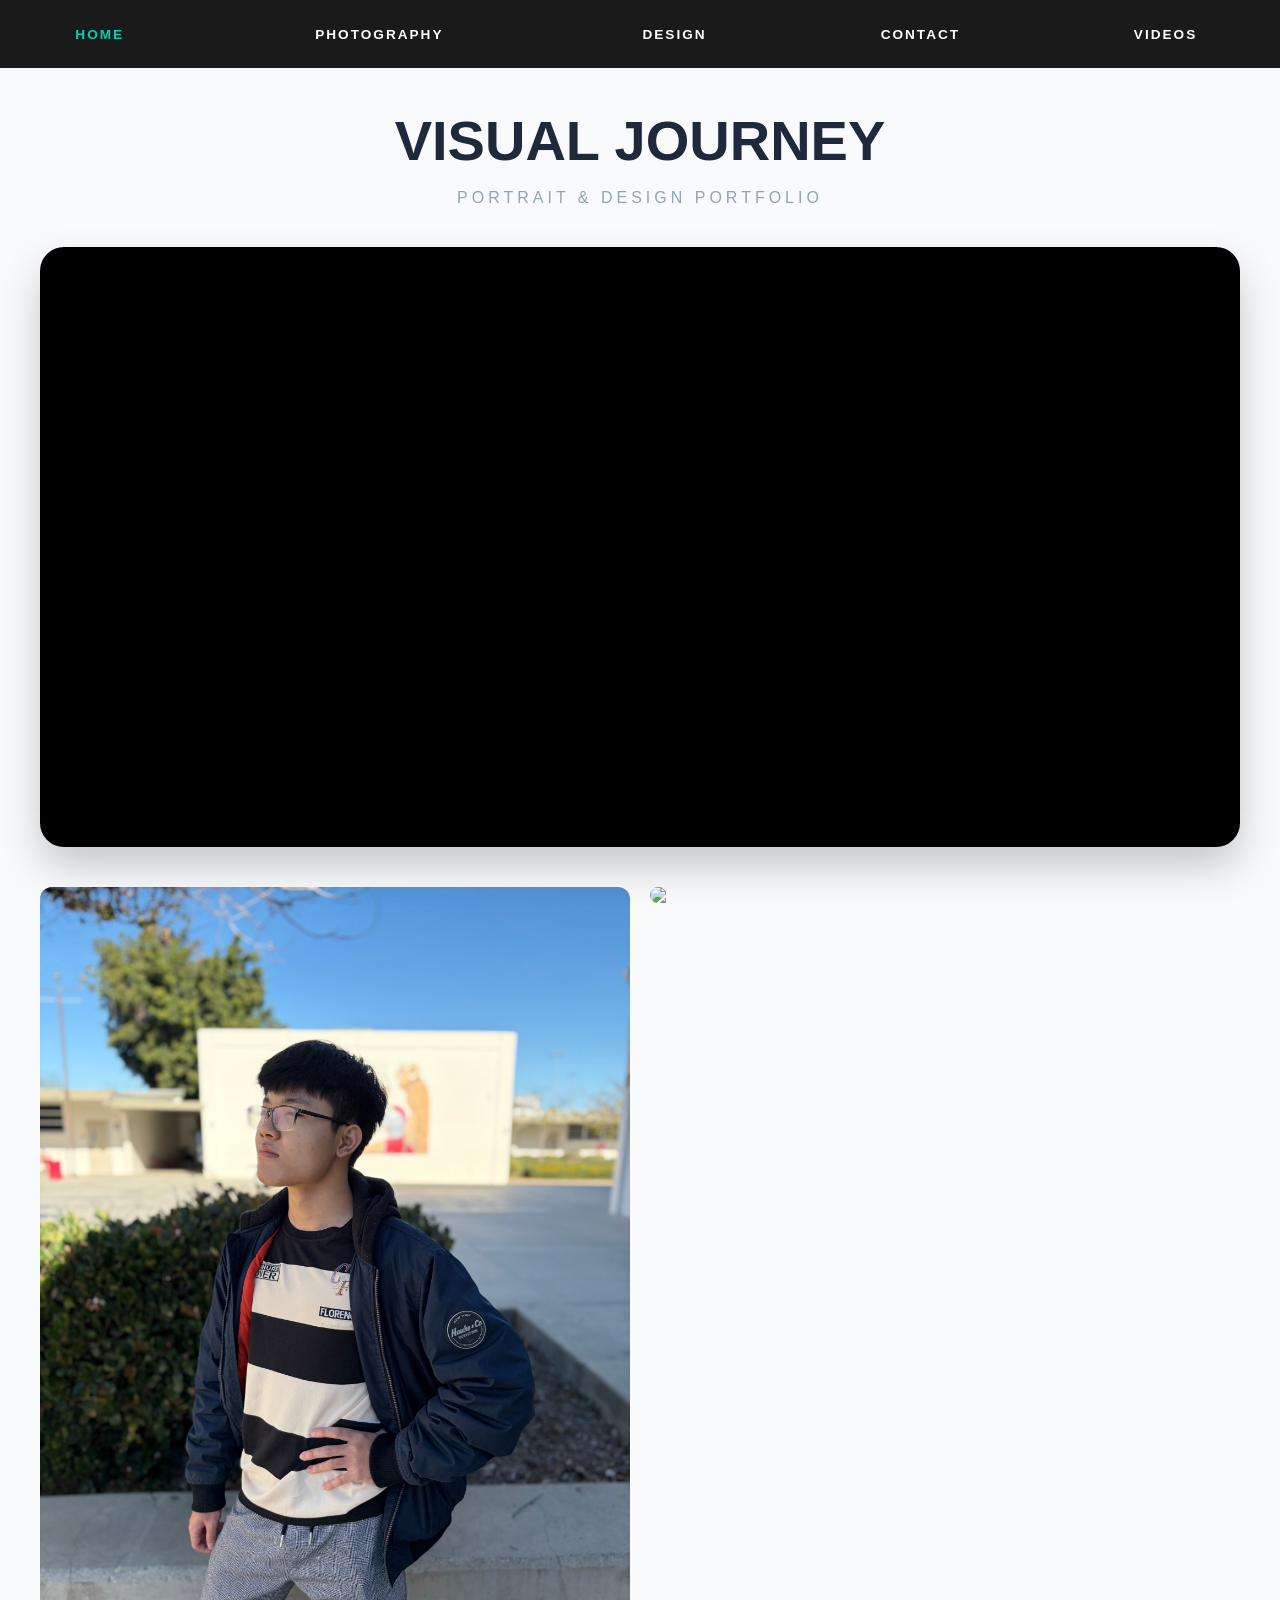
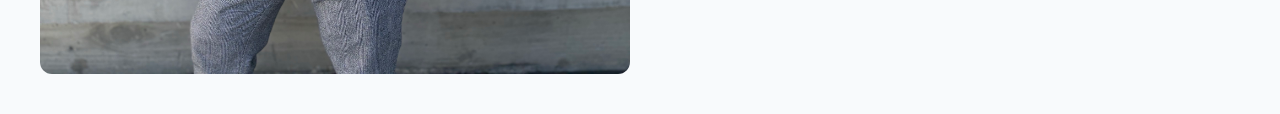
==== commit b84cd60d: "Update index.html" ====
--- a/index.html
+++ b/index.html
@@ -17,26 +17,35 @@
             overflow-x: hidden;
         }
 
-        /* Fixed Navigation */
+        /* --- ONLY MODIFIED MENU BAR START --- */
         .menu-table {
             width: 100%;
-            background: white;
-            border-bottom: 1px solid #e2e8f0;
+            background: #1a1a1a; /* Original dark background */
             position: sticky;
             top: 0;
             z-index: 1000;
+            border-collapse: collapse;
         }
 
-        .menu-table td { padding: 20px; text-align: center; }
+        .menu-table td { 
+            padding: 25px; 
+            text-align: center; 
+        }
 
         .menu-table a {
             text-decoration: none;
-            color: #64748b;
-            font-weight: 600;
+            color: #ffffff; /* Original white text */
+            font-weight: 700;
             text-transform: uppercase;
-            letter-spacing: 1px;
-            font-size: 0.8rem;
+            letter-spacing: 2px;
+            font-size: 0.85rem;
+            transition: color 0.3s ease;
         }
+
+        .menu-table a:hover { 
+            color: var(--accent); 
+        }
+        /* --- ONLY MODIFIED MENU BAR END --- */
 
         .container {
             max-width: 1200px;
@@ -58,7 +67,6 @@
             box-shadow: 0 20px 40px rgba(0,0,0,0.2);
         }
 
-        /* Each slide is absolute - they stay rendered in the background */
         .slide {
             position: absolute;
             top: 0;
@@ -70,16 +78,13 @@
             display: flex;
             justify-content: center;
             align-items: center;
-            /* Crossfade transition */
             animation: crossfade 15s infinite;
         }
 
-        /* Offsetting the animation for each slide */
         .slide:nth-child(1) { animation-delay: 0s; }
         .slide:nth-child(2) { animation-delay: 5s; }
         .slide:nth-child(3) { animation-delay: 10s; }
 
-        /* The Blurred Backdrop */
         .blur-backdrop {
             position: absolute;
             width: 110%;
@@ -89,7 +94,6 @@
             z-index: 1;
         }
 
-        /* The Main Sharp Image */
         .main-img {
             position: relative;
             z-index: 2;
@@ -110,14 +114,11 @@
             z-index: 10;
         }
 
-        /* Animation logic for 3 slides: 
-           Stay visible for ~30%, fade for ~3% */
         @keyframes crossfade {
             0%, 33.33% { opacity: 1; z-index: 2; }
             36.66%, 100% { opacity: 0; z-index: 1; }
         }
 
-        /* Simple Gallery Grid below */
         .gallery-grid {
             display: grid;
             grid-template-columns: 1fr 1fr;
